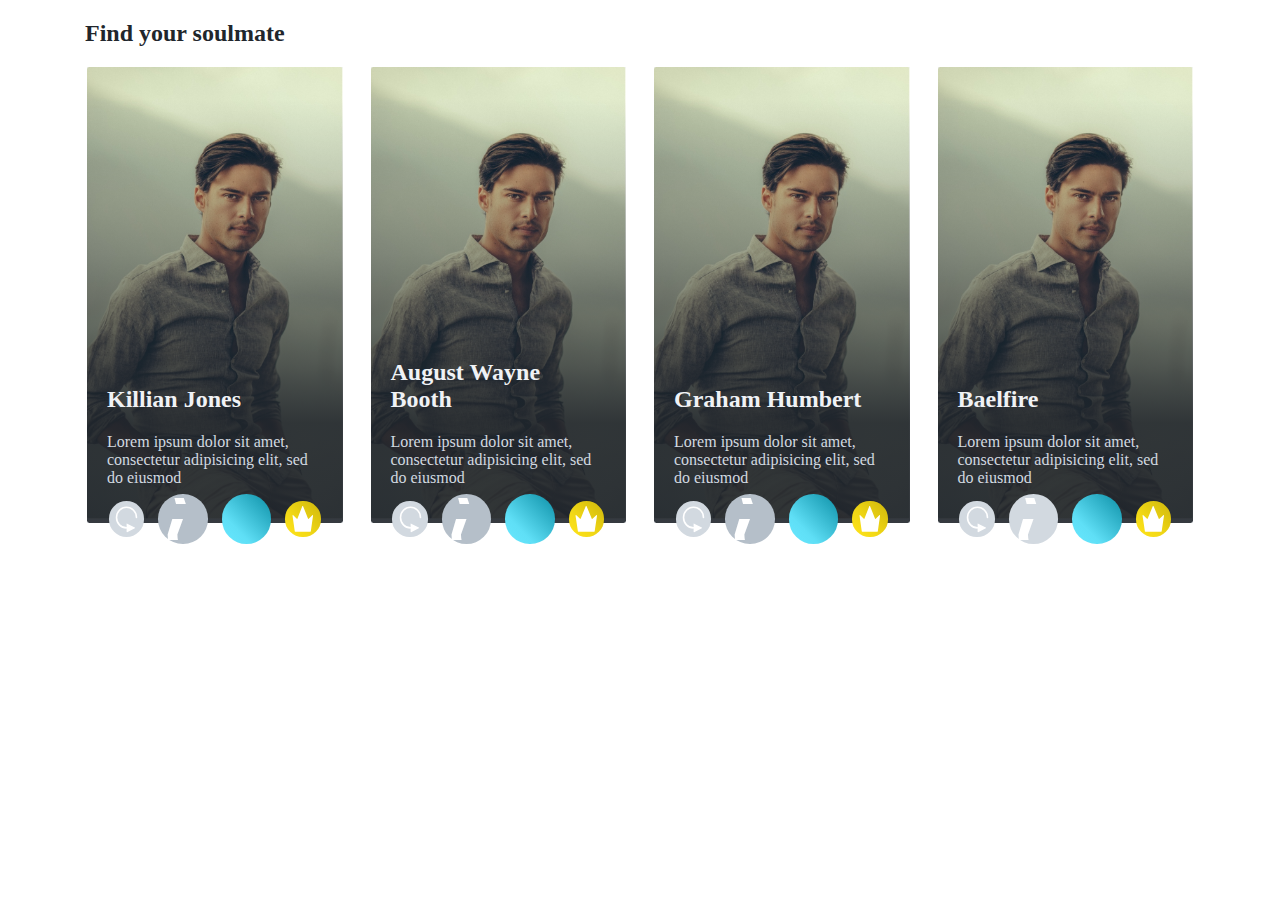
==== index.html @ 87357319 "responsive dating application" ====
<!DOCTYPE html>
<html lang="en">

<head>
	<meta charset="UTF-8">
	<meta name="viewport" content="width=device-width, initial-scale=1.0">
	<title>Love Story</title>
	<link rel="stylesheet" type="text/css" href="css/style.css">
</head>

<body>
	<main class="container">
		<section>
			<h2>Find your soulmate</h2>
			<div class="row matches">
				<article class="show active">
					<form>
						<fieldset>
							<div class="card">
								<img src="img/profile.jpg">
								<div class="card__description">
									<h2>Killian Jones</h2>
									<p>Lorem ipsum dolor sit amet, consectetur adipisicing elit, sed do eiusmod</p>
								</div>
							</div>
							<div class="controls">
								<input type="radio" id="undo" name="choice">
								<label class="card__btn card__btn--undo card__btn--secundair" for="undo">
									<span>undo</span>
									<img src="img/undo.svg" alt="undo icon">
								</label>

								<input type="radio" id="pass" name="choice">
								<label class="card__btn card__btn--pass" for="pass">
									<span>pass</span>
									<img src="img/pass.svg" alt="close icon">
								</label>

								<input type="radio" id="like" name="choice">
								<label class="card__btn card__btn--like" for="like">
									<span>like</span>
									<img src="img/like.svg" alt="heart like icon">
								</label>

								<input type="radio" id="superlike" name="choice">
								<label class="card__btn card__btn--superlike card__btn--secundair" for="superlike">
									<span>superlike</span>
									<img src="img/superlike.svg" alt="crown superlike icon">
								</label>
								<button>submit</button>
							</div>
						</fieldset>
					</form>
				</article>
				<article class="show active">
					<form>
						<fieldset>
							<div class="card">
								<img src="img/profile.jpg">
								<div class="card__description">
									<h2>August Wayne Booth</h2>
									<p>Lorem ipsum dolor sit amet, consectetur adipisicing elit, sed do eiusmod</p>
								</div>
							</div>
							<div class="controls">
								<input type="radio" id="undo--august" name="choice">
								<label class="card__btn card__btn--undo card__btn--secundair" for="undo--august">
									<span>undo</span>
									<img src="img/undo.svg" alt="undo icon">
								</label>

								<input type="radio" id="pass--august" name="choice">
								<label class="card__btn card__btn--pass" for="pass--august">
									<span>pass</span>
									<img src="img/pass.svg" alt="close icon">
								</label>

								<input type="radio" id="like--august" name="choice">
								<label class="card__btn card__btn--like" for="like--august">
									<span>like</span>
									<img src="img/like.svg" alt="heart like icon">
								</label>

								<input type="radio" id="superlike--august" name="choice">
								<label class="card__btn card__btn--superlike card__btn--secundair" for="superlike--august">
									<span>superlike</span>
									<img src="img/superlike.svg" alt="crown superlike icon">
								</label>
								<button>submit</button>
							</div>
						</fieldset>
					</form>
				</article>
				<article class="show active">
					<form>
						<fieldset>
							<div class="card">
								<img src="img/profile.jpg">
								<div class="card__description">
									<h2>Graham Humbert</h2>
									<p>Lorem ipsum dolor sit amet, consectetur adipisicing elit, sed do eiusmod</p>
								</div>
							</div>
							<div class="controls">
								<input type="radio" id="undo--graham" name="choice">
								<label class="card__btn card__btn--undo card__btn--secundair" for="undo--graham">
									<span>undo</span>
									<img src="img/undo.svg" alt="undo icon">
								</label>

								<input type="radio" id="pass--graham" name="choice">
								<label class="card__btn card__btn--pass" for="pass--graham">
									<span>pass</span>
									<img src="img/pass.svg" alt="close icon">
								</label>

								<input type="radio" id="like--graham" name="choice">
								<label class="card__btn card__btn--like" for="like--graham">
									<span>like</span>
									<img src="img/like.svg" alt="heart like icon">
								</label>

								<input type="radio" id="superlike--graham" name="choice">
								<label class="card__btn card__btn--superlike card__btn--secundair" for="superlike--graham">
									<span>superlike</span>
									<img src="img/superlike.svg" alt="crown superlike icon">
								</label>
								<button>submit</button>
							</div>
						</fieldset>
					</form>
				</article>
				<article class="show active">
					<form>
						<fieldset>
							<div class="card">
								<img src="img/profile.jpg">
								<div class="card__description">
									<h2>Baelfire</h2>
									<p>Lorem ipsum dolor sit amet, consectetur adipisicing elit, sed do eiusmod</p>
								</div>
							</div>
							<div class="controls">
								<input type="radio" id="undo--baelfire" name="choice">
								<label class="card__btn card__btn--undo card__btn--secundair" for="undo--baelfire">
									<span>undo</span>
									<img src="img/undo.svg" alt="undo icon">
								</label>

								<input type="radio" id="pass--baelfire" name="choice">
								<label class="card__btn card__btn--pass--baelfire" for="pass">
									<span>pass</span>
									<img src="img/pass.svg" alt="close icon">
								</label>

								<input type="radio" id="like--baelfire" name="choice">
								<label class="card__btn card__btn--like" for="like--baelfire">
									<span>like</span>
									<img src="img/like.svg" alt="heart like icon">
								</label>

								<input type="radio" id="superlike--baelfire" name="choice">
								<label class="card__btn card__btn--superlike card__btn--secundair" for="superlike--baelfire">
									<span>superlike</span>
									<img src="img/superlike.svg" alt="crown superlike icon">
								</label>
								<button>submit</button>
							</div>
						</fieldset>
					</form>
				</article>
			</div>
		</section>
	</main>
	<script src='js/main.js'></script>
</body>

</html>
---- css/style.css ----
:root {
    --cinderella-900: #033F49;
    --cinderella-800: #04687C;
    --cinderella-700: #0C8FA6;
    --cinderella-600: #0EBEDD;
    --cinderella-500: #68E8FF;
    --cinderella-400: #82ECF8;
    --cinderella-300: #AFF6F8;
    --cinderella-200: #D1F9FA;
    --cinderella-100: #F1FDFE;

    --concrete-900: #21262C;
    --concrete-800: #374048;
    --concrete-700: #4F5964;
    --concrete-600: #657381;
    --concrete-500: #7E8C9A;
    --concrete-400: #99A6B2;
    --concrete-300: #B5BFC9;
    --concrete-200: #D2D9E0;
    --concrete-100: #F0F2F5;

    --gold-900: #484005;
    --gold-800: #786B07;
    --gold-700: #A29110;
    --gold-600: #D8C00E;
    --gold-500: #FFE41A;
    --gold-400: #FFF01A;
    --gold-300: #FFF980;
    --gold-200: #FCF8B6;
    --gold-100: #FFFEE5;
}

* {
    box-sizing: border-box;
    font-family: 'Open Sans';
}

h1, h2, h3, h4, h5, h6 {
	color: var(--concrete-900);
	font-family: 'Montserrat';
}

h1 {
    font-size: 1.625em;
}

h2 {
    font-size: 1.5em;
}

h3 {
    font-size: 1.5em;
}

h4 {
    font-size: 1.125em;
}

p {
	font-family: 'Open Sans';
	color: var(--concrete-500);
}

img {
	width: 100%;
}

nav {
	display: flex;
    justify-content: flex-end;
}

nav ul li {
	display: inline-flex;
	list-style-type: none;
    padding: 0.75em;
}

nav ul li:first-child {
	margin-left: auto;
}

nav ul li a {
	text-decoration: none;
}

body.js-enabled section {
    position: relative;
    /* display: flex;
    align-items: center;
    justify-content: center; */
}

body.js-enabled section .matches {
    position: relative;
    display: flex;
    justify-content: center;
}

body.js-enabled section article {
    display: none;
    opacity: 0;
    border: 0;
    padding: 0;
    position: relative;
    left: 0;
    margin: 0;
    width: 80%;
}

body.js-enabled section article.active {
    display: block;
}

body.js-enabled section article.active .controls {
    display: none;
}

body.js-enabled section article.show {
    opacity: 1;
}

body.js-enabled section article.show .controls{
    display: flex;
}

body.js-enabled section article:nth-of-type(2).active {
    opacity: 0.5;
    left: auto;
    right: 1em;
    z-index: -1;
    position: absolute;
    /* top: 1em; */
    bottom: 1em;
    width: 70%;
}

body.js-enabled section article:nth-of-type(3).active {
    opacity: 0.25;
    left: auto;
    right: 0.25em;
    z-index: -2;
    position: absolute;
    /* top: 1em; */
    bottom: 2em;
    width: 60%;
}

section article fieldset {
    border: none;
    padding: 0;
}

section article .card {
    background-color: var(--concrete-100);
    position: relative;
    width: 100%;
}

section article .card:after {
    border-bottom-left-radius: 0.150em;
    border-bottom-right-radius: 0.150em;	
    bottom: 0;
    content: '';
    background-image: linear-gradient(0deg, rgba(33, 38, 44, 0.90) 22%, rgba(47, 52, 58, 0.36) 59%, rgba(58, 63, 68, 0.00) 93%);
    display: block;
    height: 100%;
    left: 0;
    position: absolute;
    width: 100%;
    z-index: 0;
}

section article .card img {
    border-radius: 0.150em;
    width: 100%;
}

section article .card .card__description {
    bottom: 0;
    content: '';
    /* display: none; */
    left: 0;
    padding: 1.250em;
    position: absolute;
    z-index: 1;
}

section article .card .card__description h2 {
    color: var(--concrete-100);
    font-weight: 600;
}

section article .card .card__description p {
    color: var(--concrete-200);
}

section .controls {
    align-items: center;
    display: flex;
    justify-content: space-evenly;
    margin: -1.8em 0;
    padding: 0 .5em;
    z-index: 1;
    position: relative;
}

section .controls span {
    display: none;
}

section .controls .card__btn {
    border: none;
    border-radius: 50%;
    background-color: var(--concrete-200);
    color: var(--pearl-100);
    display: inline-flex;
    padding: 0.25em;
    height: 3.1em;
    justify-content: center;
    width: 3.1em;
}

section .controls input[type='radio']{
    opacity: 0;
    position: absolute;
}

section .controls label.card__btn img {
    width: auto;
}

section .controls label.card__btn.card__btn--secundair {
    height: 2.2em;
    width: 2.2em;
}

section .controls label.card__btn.card__btn--pass {
    background-color: var(--concrete-300);
}

section .controls label.card__btn.card__btn--like {
    background-image: linear-gradient(-134deg, #0C8FA6 0%, #5FDFF6 70%, #68E8FF 100%);
}

section .controls label.card__btn.card__btn--superlike {
    background-image: linear-gradient(-134deg, #A29110 0%, #D8C00E 17%, #F3D916 64%, #FFE41A 100%);
}

section .controls input[type='radio']:checked + label.card__btn.card__btn--like {
    background: var(--cinderella-700);
}

section .controls input[type='radio']:checked + label.card__btn.card__btn--superlike {
    background: var(--gold-600);
}

/* js-enabled */
body.js-enabled section .controls button {
    display: none;
}

.container {
    padding: 0 0.938em;
    margin-left: auto;
    margin-right: auto;
}


@media (min-width: 36em) { /* 576px */
    .container {
        max-width: 33.75em;
    }
}

@media (min-width: 48em) { /* 768 px */
    .container {
        max-width: 45em;
    }

    .row {
        display: grid;
        grid-template-columns: repeat(2, 1fr);
        grid-gap: 1.5em;
    }

    body.js-enabled section .row {
        grid-template-columns: repeat(2, 1fr);
        display: grid;
    }

    body.js-enabled section article.active,
    body.js-enabled section article:nth-of-type(2).active,
    body.js-enabled section article:nth-of-type(3).active {
        opacity: 1;
        right: auto;
        position: relative;
        bottom: auto;
        width: 100%;
    }
}

@media (min-width: 62em) { 
    .container {
        max-width: 60em;
    }

    .row {
        grid-template-columns: repeat(3, 1fr);
    }

    body.js-enabled section .row {
        grid-template-columns: repeat(3, 1fr);
    }
}

@media (min-width: 75em) {
    .container {
        height: auto;
        max-width: 71.25em;
    }

    .row {
        grid-template-columns: repeat(4, 1fr);
    }

    body.js-enabled section .row {
        grid-template-columns: repeat(4, 1fr);
    }
}
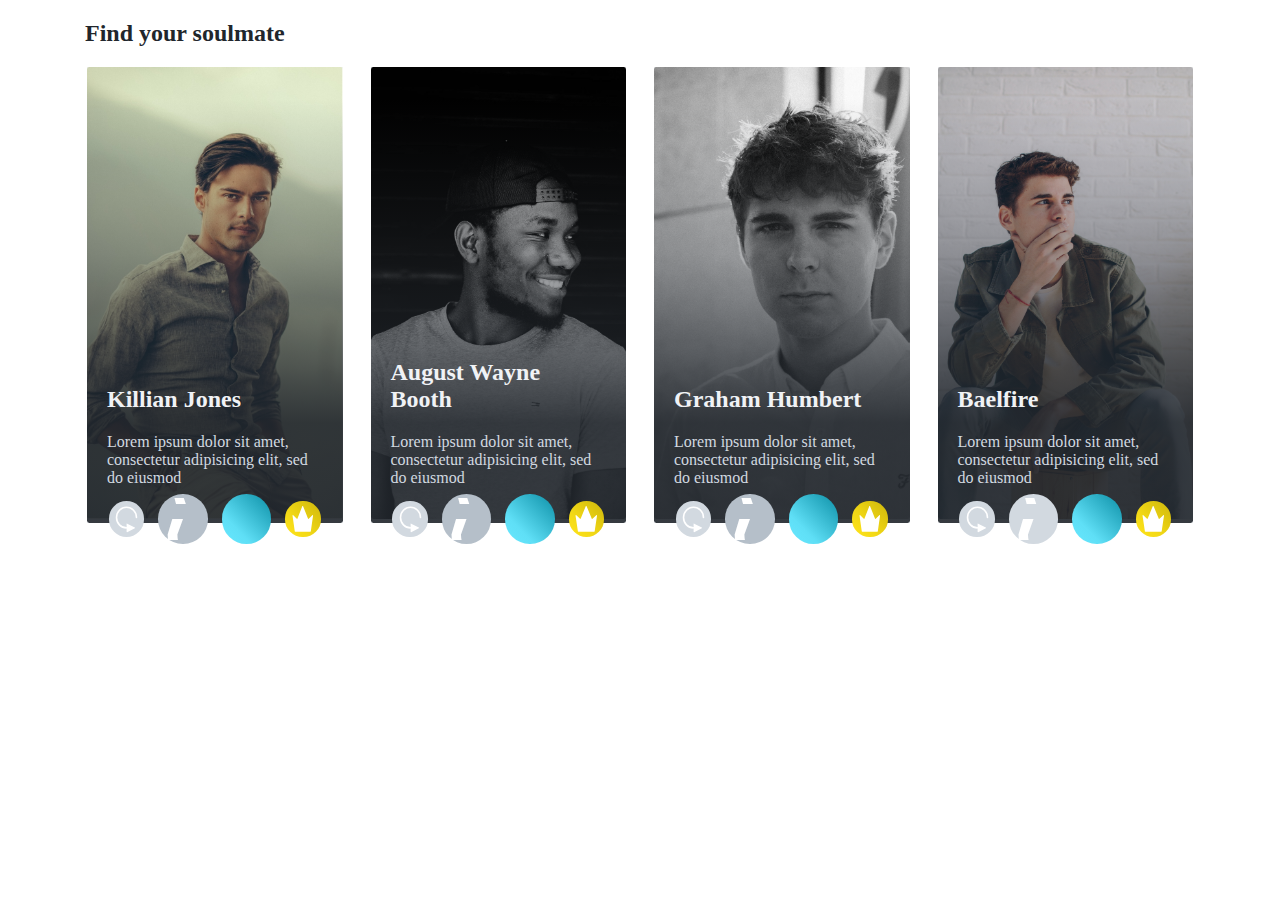
==== commit fcc95b1f: "add new profile photos and working like function" ====
--- a/index.html
+++ b/index.html
@@ -14,7 +14,7 @@
 			<h2>Find your soulmate</h2>
 			<div class="row matches">
 				<article class="show active">
-					<form>
+					<form action=''>
 						<fieldset>
 							<div class="card">
 								<img src="img/profile.jpg">
@@ -53,10 +53,10 @@
 					</form>
 				</article>
 				<article class="show active">
-					<form>
+					<form action='liked'>
 						<fieldset>
 							<div class="card">
-								<img src="img/profile.jpg">
+								<img src="img/august.jpg">
 								<div class="card__description">
 									<h2>August Wayne Booth</h2>
 									<p>Lorem ipsum dolor sit amet, consectetur adipisicing elit, sed do eiusmod</p>
@@ -92,10 +92,10 @@
 					</form>
 				</article>
 				<article class="show active">
-					<form>
+					<form action='liked'>
 						<fieldset>
 							<div class="card">
-								<img src="img/profile.jpg">
+								<img src="img/graham.jpg">
 								<div class="card__description">
 									<h2>Graham Humbert</h2>
 									<p>Lorem ipsum dolor sit amet, consectetur adipisicing elit, sed do eiusmod</p>
@@ -130,11 +130,11 @@
 						</fieldset>
 					</form>
 				</article>
-				<article class="show active">
-					<form>
+				<article class="show">
+					<form action='liked'>
 						<fieldset>
 							<div class="card">
-								<img src="img/profile.jpg">
+								<img src="img/baelfire.jpg">
 								<div class="card__description">
 									<h2>Baelfire</h2>
 									<p>Lorem ipsum dolor sit amet, consectetur adipisicing elit, sed do eiusmod</p>
--- a/css/style.css
+++ b/css/style.css
@@ -130,7 +130,7 @@
     right: 1em;
     z-index: -1;
     position: absolute;
-    /* top: 1em; */
+    top: 1em;
     bottom: 1em;
     width: 70%;
 }
@@ -141,7 +141,7 @@
     right: 0.25em;
     z-index: -2;
     position: absolute;
-    /* top: 1em; */
+    top: 1em;
     bottom: 2em;
     width: 60%;
 }
@@ -289,11 +289,17 @@
         display: grid;
     }
 
+    body.js-enabled section article.show {
+        display: block;
+        width: 100%;
+    }
+
     body.js-enabled section article.active,
     body.js-enabled section article:nth-of-type(2).active,
     body.js-enabled section article:nth-of-type(3).active {
         opacity: 1;
         right: auto;
+        top: auto;
         position: relative;
         bottom: auto;
         width: 100%;
